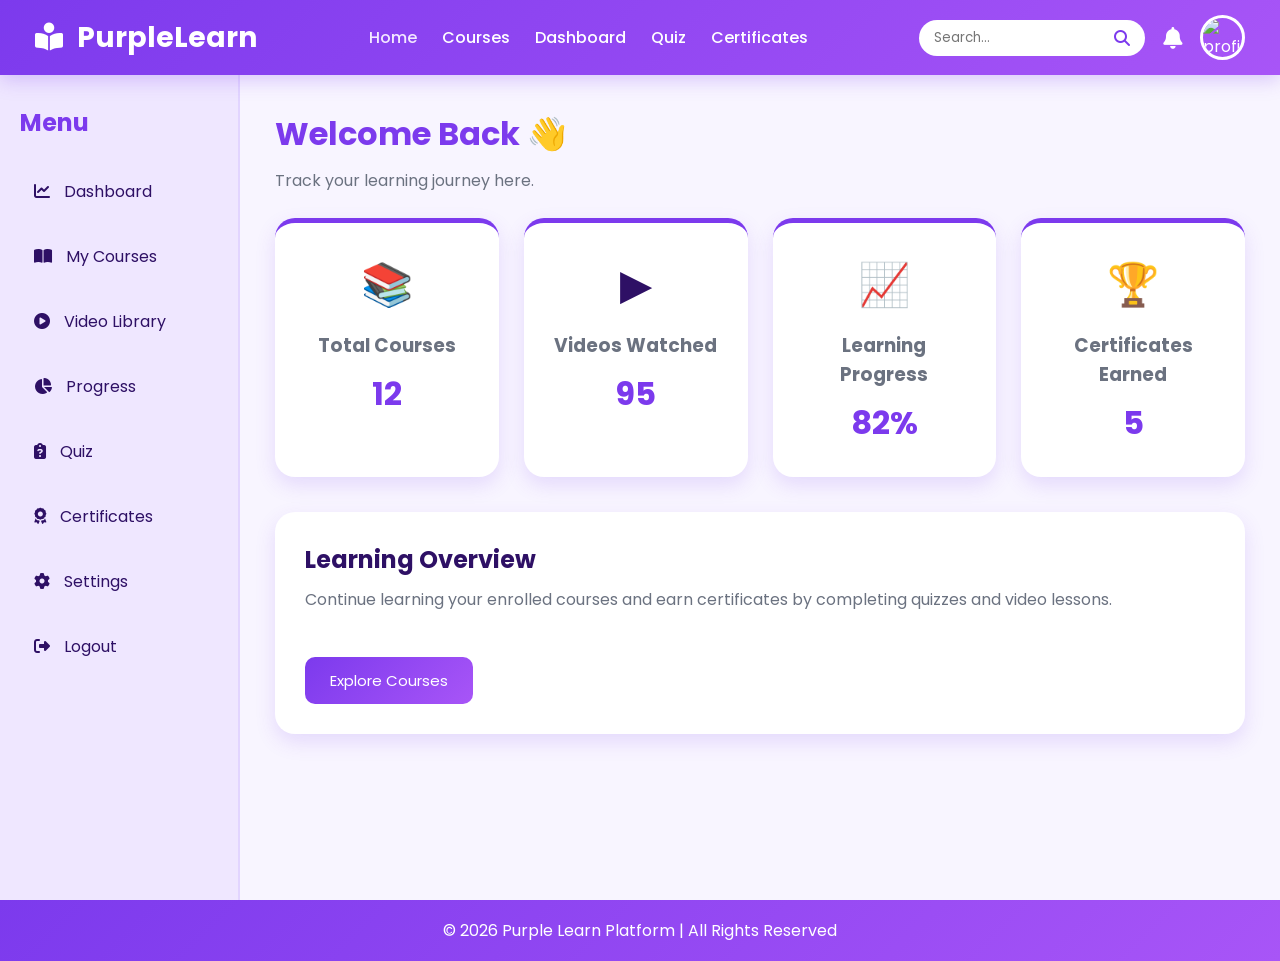
==== index.html @ 470c3285 "day1 task completed" ====
<!DOCTYPE html>
<html lang="en">
<head>
    <meta charset="UTF-8">
    <meta name="viewport" content="width=device-width, initial-scale=1.0">
    <title>Purple Learn Dashboard</title>

    <link rel="stylesheet" href="./css/style.css">

    <!-- Font Awesome -->
    <link rel="stylesheet"
        href="https://cdnjs.cloudflare.com/ajax/libs/font-awesome/6.5.2/css/all.min.css">
</head>

<body>

    <!-- Navigation -->

    <nav class="navbar">

        <div class="logo">
          <i class="fa-solid fa-book-open-reader"></i>
            PurpleLearn
        </div>

        <ul class="nav-links">
            <li><a href="index.html" class="active">Home</a></li>
            <li><a href="courses.html">Courses</a></li>
            <li><a href="#">Dashboard</a></li>
            <li><a href="#">Quiz</a></li>
            <li><a href="#">Certificates</a></li>
        </ul>

        <div class="nav-right">

            <div class="search-box">
                <input type="text" placeholder="Search...">
                <i class="fa-solid fa-search"></i>
            </div>

            <i class="fa-solid fa-bell notification"></i>

            <img src="https://i.pravatar.cc/45"
                class="profile-img"
                alt="profile">

        </div>

    </nav>

    <!-- Main Layout -->

    <div class="container">

        <!-- Sidebar -->

        <aside class="sidebar">

            <h2>Menu</h2>

            <ul>

                <li><i class="fa-solid fa-chart-line"></i> Dashboard</li>

                <li><i class="fa-solid fa-book-open"></i> My Courses</li>

                <li><i class="fa-solid fa-circle-play"></i> Video Library</li>

                <li><i class="fa-solid fa-chart-pie"></i> Progress</li>

                <li><i class="fa-solid fa-clipboard-question"></i> Quiz</li>

                <li><i class="fa-solid fa-award"></i> Certificates</li>

                <li><i class="fa-solid fa-gear"></i> Settings</li>

                <li><i class="fa-solid fa-right-from-bracket"></i> Logout</li>

            </ul>

        </aside>

        <!-- Main Content -->

        <main class="main-content">

            <h1>Welcome Back 👋</h1>

            <p>Track your learning journey here.</p>

            <!-- Dashboard Cards -->

            <div class="cards">

                <div class="card">

                    <div class="icon">
                        📚
                    </div>

                    <h3>Total Courses</h3>

                    <h2 id="totalCourses">12</h2>

                </div>

                <div class="card">

                    <div class="icon">
                        ▶
                    </div>

                    <h3>Videos Watched</h3>

                    <h2 id="videosWatched">95</h2>

                </div>

                <div class="card">

                    <div class="icon">
                        📈
                    </div>

                    <h3>Learning Progress</h3>

                    <h2 id="progress">82%</h2>

                </div>

                <div class="card">

                    <div class="icon">
                        🏆
                    </div>

                    <h3>Certificates Earned</h3>

                    <h2 id="certificates">5</h2>

                </div>

            </div>

            <!-- Overview -->

            <section class="overview">

                <h2>Learning Overview</h2>

                <p>

                    Continue learning your enrolled courses and earn certificates
                    by completing quizzes and video lessons.

                </p>

                <button onclick="location.href='courses.html'">
                    Explore Courses
                </button>

            </section>

        </main>

    </div>

    <!-- Footer -->

    <footer>

        © 2026 Purple Learn Platform | All Rights Reserved

    </footer>

    <script src="./js/dashboard.js"></script>

</body>
</html>
---- css/style.css ----
/* Google Font */
@import url('https://fonts.googleapis.com/css2?family=Poppins:wght@300;400;500;600;700&display=swap');

:root{
    --primary:#7C3AED;
    --primary-dark:#6D28D9;
    --secondary:#A855F7;
    --light:#F5F3FF;
    --bg:#F8F5FF;
    --card:#FFFFFF;
    --text:#2E1065;
    --gray:#6B7280;
    --shadow:0 8px 20px rgba(124,58,237,.15);
}

*{
    margin:0;
    padding:0;
    box-sizing:border-box;
    font-family:'Poppins',sans-serif;
}

body{
    background:var(--bg);
    color:var(--text);
    min-height:100vh;
    display:flex;
    flex-direction:column;
}

/* NAVBAR */

.navbar{
    height:75px;
    background:linear-gradient(135deg,var(--primary),var(--secondary));
    display:flex;
    justify-content:space-between;
    align-items:center;
    padding:0 35px;
    color:white;
    box-shadow:0 5px 18px rgba(124,58,237,.25);
    position:sticky;
    top:0;
    z-index:100;
}

.logo{
    font-size:28px;
    font-weight:700;
}

.logo i{
    margin-right:8px;
}

.nav-links{
    display:flex;
    list-style:none;
    gap:25px;
}

.nav-links a{
    color:white;
    text-decoration:none;
    font-weight:500;
    transition:.3s;
}

.nav-links a:hover,
.nav-links .active{
    color:#F3E8FF;
}

.nav-right{
    display:flex;
    align-items:center;
    gap:18px;
}

.search-box{
    background:white;
    padding:8px 15px;
    border-radius:30px;
    display:flex;
    align-items:center;
}

.search-box input{
    border:none;
    outline:none;
    width:180px;
}

.search-box i{
    color:var(--primary);
}

.notification{
    font-size:22px;
    cursor:pointer;
}

.profile-img{
    width:45px;
    height:45px;
    border-radius:50%;
    border:3px solid white;
}

/* LAYOUT */

.container{
    display:flex;
    min-height:calc(100vh - 75px);
}

/* SIDEBAR */

.sidebar{
    width:240px;
    background:#EFE7FF;
    padding:30px 20px;
    border-right:2px solid #E2D5FF;
}

.sidebar h2{
    color:var(--primary);
    margin-bottom:25px;
}

.sidebar ul{
    list-style:none;
}

.sidebar li{
    padding:14px;
    margin-bottom:12px;
    border-radius:12px;
    cursor:pointer;
    transition:.3s;
    color:var(--text);
}

.sidebar li:hover{
    background:var(--primary);
    color:white;
    transform:translateX(5px);
}

.sidebar i{
    margin-right:10px;
}

/* MAIN */

.main-content{
    flex:1;
    padding:35px;
}

.main-content h1{
    color:var(--primary);
}

.main-content p{
    color:var(--gray);
    margin:10px 0 25px;
}

/* DASHBOARD CARDS */

.cards{
    display:grid;
    grid-template-columns:repeat(auto-fit,minmax(220px,1fr));
    gap:25px;
}

.card{
    background:var(--card);
    padding:30px;
    border-radius:20px;
    text-align:center;
    box-shadow:var(--shadow);
    transition:.3s;
    border-top:5px solid var(--primary);
}

.card:hover{
    transform:translateY(-8px);
}

.card .icon{
    font-size:42px;
    margin-bottom:15px;
}

.card h3{
    color:var(--gray);
    margin-bottom:10px;
}

.card h2{
    color:var(--primary);
    font-size:32px;
}

/* OVERVIEW */

.overview{
    margin-top:35px;
    background:white;
    padding:30px;
    border-radius:20px;
    box-shadow:var(--shadow);
}

.overview button{
    margin-top:20px;
    padding:12px 25px;
    border:none;
    border-radius:10px;
    background:linear-gradient(135deg,var(--primary),var(--secondary));
    color:white;
    font-size:15px;
    cursor:pointer;
    transition:.3s;
}

.overview button:hover{
    transform:scale(1.05);
}

/* FOOTER */

footer{
    background:linear-gradient(135deg,var(--primary),var(--secondary));
    color:white;
    text-align:center;
    padding:18px;
}

/* COURSES PAGE */

.course-container{
     padding:50px;
}

.top-bar{
    display:flex;
    justify-content:space-between;
    align-items:center;
    flex-wrap:wrap;
    gap:20px;
    margin-bottom:40px;
}
.top-bar input,
.top-bar select{
    padding:12px;
    border:2px solid #D8B4FE;
    border-radius:10px;
    outline:none;
}
.course-container{
    flex:1;
}
.course-grid{
    display:grid;
    grid-template-columns:repeat(auto-fill,300px);
    justify-content:center;
    gap:35px;
    margin-top:30px;
}
.course-card{
    background:white;
    border-radius:20px;
    overflow:hidden;
    box-shadow:0 8px 20px rgba(124,58,237,.15);
    transition:.3s;
}

.course-card:hover{
    transform:translateY(-8px);
}

.course-card img{
    width:100%;
    height:180px;
    object-fit:cover;
}

.course-info{
    padding:25px;
}

.course-info h3{
    color:var(--primary);
    margin-bottom:10px;
}

.course-info p{
    margin:6px 0;
    color:var(--gray);
}


.buttons{
    display:flex;
    justify-content:space-between;
    gap:12px;
    margin-top:22px;
}

.buttons button{
    flex:1;
    padding:12px;
    border:none;
    border-radius:10px;
    cursor:pointer;
    color:white;
    font-weight:600;
}
.details-btn{
    background:#9333EA;
}

.enroll-btn{
    background:var(--primary);
}

/* MODAL */

.modal{
    display:none;
    position:fixed;
    inset:0;
    background:rgba(0,0,0,.45);
    justify-content:center;
    align-items:center;
}

.modal-content{
    background:white;
    width:90%;
    max-width:500px;
    padding:30px;
    border-radius:20px;
    position:relative;
    box-shadow:var(--shadow);
}

.close{
    position:absolute;
    top:15px;
    right:20px;
    font-size:30px;
    cursor:pointer;
    color:var(--primary);
}
footer{
    margin-top:auto;
}

/* RESPONSIVE */

@media(max-width:900px){

.container{
    flex-direction:column;
}

.sidebar{
    width:100%;
}

.navbar{
    flex-direction:column;
    height:auto;
    gap:15px;
    padding:20px;
}

.nav-links{
    flex-wrap:wrap;
    justify-content:center;
}

.nav-right{
    flex-wrap:wrap;
    justify-content:center;
}

.search-box input{
    width:140px;
}
@media(max-width:992px){
    .course-grid{
        grid-template-columns:repeat(2,1fr);
    }
}

@media(max-width:650px){
    .course-grid{
        grid-template-columns:1fr;
    }
}
}
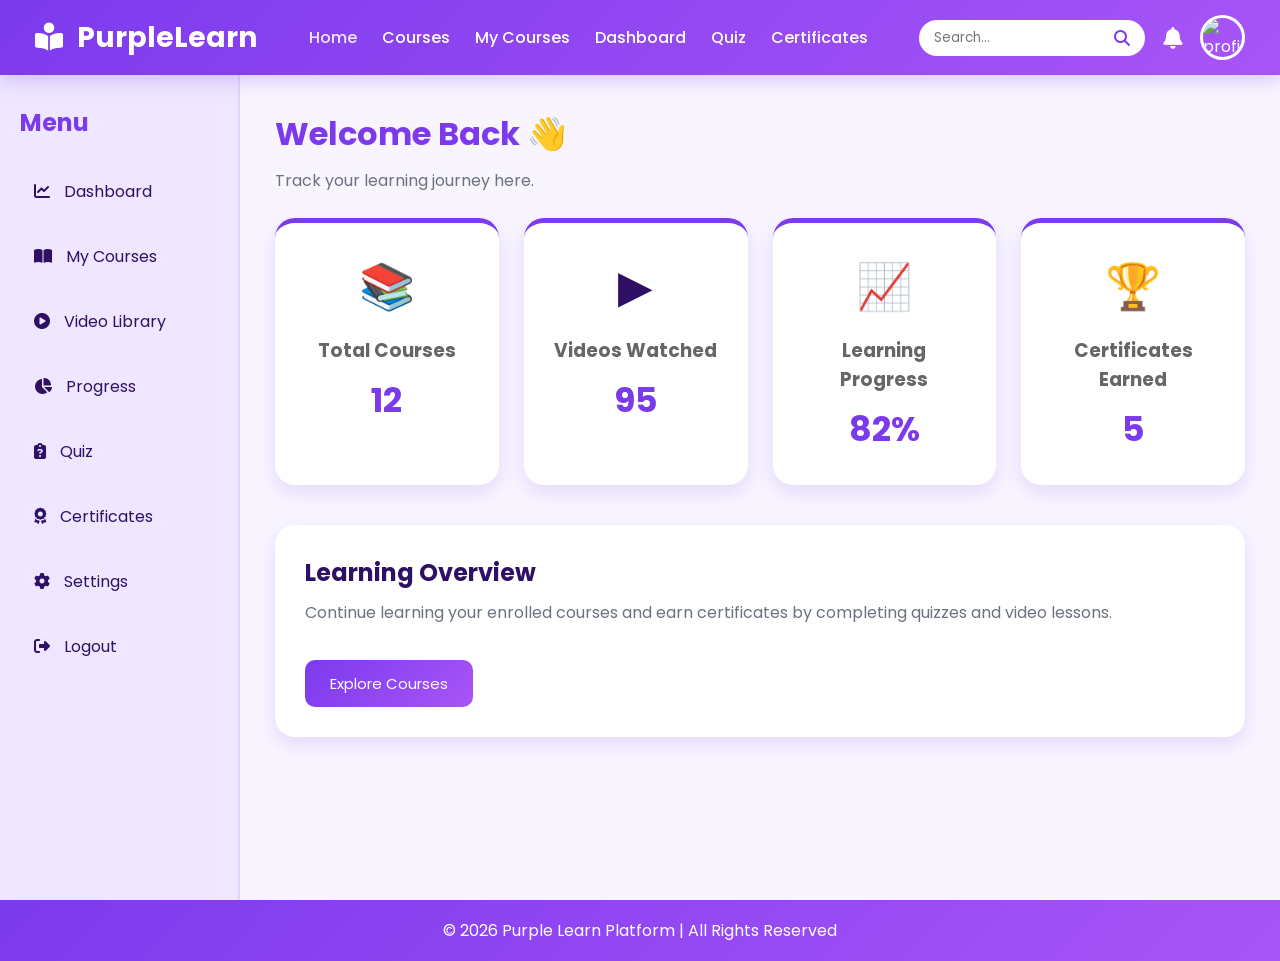
==== commit 623711cc: "day 4,5 completed" ====
--- a/index.html
+++ b/index.html
@@ -26,8 +26,9 @@
         <ul class="nav-links">
             <li><a href="index.html" class="active">Home</a></li>
             <li><a href="courses.html">Courses</a></li>
+            <li><a href="student_home.html">My Courses</a></li>
             <li><a href="#">Dashboard</a></li>
-            <li><a href="#">Quiz</a></li>
+            <li><a href="quiz.html">Quiz</a></li>
             <li><a href="#">Certificates</a></li>
         </ul>
 
--- a/css/style.css
+++ b/css/style.css
@@ -391,7 +391,7 @@
 
 .search-box input{
     width:140px;
-}
+}}
 @media(max-width:992px){
     .course-grid{
         grid-template-columns:repeat(2,1fr);
@@ -403,4 +403,410 @@
         grid-template-columns:1fr;
     }
 }
+/* ================= LOGIN PAGE ================= */
+
+.login-container{
+    min-height:100vh;
+    display:flex;
+    justify-content:center;
+    align-items:center;
+    background:linear-gradient(135deg,#7C3AED,#A855F7);
+    padding:40px;
+}
+
+.login-card{
+    width:420px;
+    background:#fff;
+    border-radius:20px;
+    padding:40px;
+    box-shadow:0 15px 40px rgba(0,0,0,.2);
+}
+
+.login-logo{
+    text-align:center;
+    margin-bottom:30px;
+}
+
+.login-logo i{
+    font-size:60px;
+    color:#7C3AED;
+}
+
+.login-logo h1{
+    color:#7C3AED;
+    margin-top:10px;
+}
+
+.login-logo p{
+    color:#777;
+}
+
+.input-group{
+    margin-bottom:20px;
+}
+
+.input-group label{
+    display:block;
+    margin-bottom:8px;
+    font-weight:600;
+}
+
+.input-group input{
+    width:100%;
+    padding:13px;
+    border:2px solid #ddd;
+    border-radius:10px;
+    font-size:15px;
+}
+
+.input-group input:focus{
+    border-color:#7C3AED;
+    outline:none;
+}
+
+.input-group small{
+    color:red;
+}
+
+.login-options{
+    display:flex;
+    justify-content:space-between;
+    margin-bottom:25px;
+    font-size:14px;
+}
+
+.login-options a{
+    text-decoration:none;
+    color:#7C3AED;
+}
+
+.login-btn{
+    width:100%;
+    padding:14px;
+    border:none;
+    border-radius:10px;
+    background:linear-gradient(135deg,#7C3AED,#A855F7);
+    color:white;
+    font-size:17px;
+    cursor:pointer;
+    font-weight:600;
+    transition:.3s;
+}
+
+.login-btn:hover{
+    transform:translateY(-2px);
+}
+
+
+
+#loginMessage{
+    text-align:center;
+    margin-top:15px;
+    font-weight:600;
+}
+/* ==========================================
+   ADMIN MODULE CSS
+   (Course, Faculty & Student Management)
+========================================== */
+
+/* Search Input */
+.search-input{
+    width:260px;
+    padding:12px 18px;
+    border:2px solid #D8B4FE;
+    border-radius:30px;
+    outline:none;
+    font-size:15px;
+    transition:.3s;
+    background:#fff;
+}
+
+.search-input:focus{
+    border-color:#7C3AED;
+    box-shadow:0 0 8px rgba(124,58,237,.2);
+}
+
+/* Top Bar */
+.top-bar{
+    display:flex;
+    justify-content:space-between;
+    align-items:center;
+    flex-wrap:wrap;
+    gap:20px;
+    margin-bottom:35px;
+}
+
+.top-bar h2{
+    color:#7C3AED;
+    font-size:30px;
+}
+
+/* Course Grid */
+.course-grid{
+    display:grid;
+    grid-template-columns:repeat(auto-fit,minmax(300px,1fr));
+    gap:30px;
+}
+
+/* Cards */
+.course-card{
+    background:#fff;
+    border-radius:20px;
+    overflow:hidden;
+    box-shadow:0 8px 20px rgba(124,58,237,.15);
+    transition:.3s;
+}
+.progress-bar{
+    width:100%;
+    height:14px;
+    background:#E9D5FF;
+    border-radius:20px;
+    overflow:hidden;
+    margin:10px 0 15px;
+}
+
+.progress-fill{
+    height:100%;
+    background:linear-gradient(90deg,#7C3AED,#A855F7);
+    color:white;
+    font-size:11px;
+    font-weight:600;
+    display:flex;
+    justify-content:center;
+    align-items:center;
+    border-radius:20px;
+    transition:width .4s ease;
+}
+.course-card:hover{
+    transform:translateY(-8px);
+}
+
+.course-card img{
+    width:100%;
+    height:220px;
+    object-fit:cover;
+}
+
+/* Card Content */
+.course-info{
+    padding:22px;
+}
+
+.course-info h3{
+    color:#7C3AED;
+    margin-bottom:10px;
+}
+
+.course-info p{
+    margin:8px 0;
+    color:#555;
+    line-height:1.6;
+}
+
+/* Buttons */
+.buttons{
+    display:flex;
+    gap:10px;
+    margin-top:20px;
+}
+
+.buttons button{
+    flex:1;
+    padding:10px;
+    border:none;
+    border-radius:10px;
+    cursor:pointer;
+    font-weight:600;
+    color:#fff;
+    transition:.3s;
+}
+
+.buttons button:hover{
+    transform:translateY(-2px);
+}
+
+.details-btn{
+    background:#9333EA;
+}
+
+.enroll-btn{
+    background:#7C3AED;
+}
+
+/* Modal */
+.modal{
+    display:none;
+    position:fixed;
+    left:0;
+    top:0;
+    width:100%;
+    height:100%;
+    background:rgba(0,0,0,.5);
+    justify-content:center;
+    align-items:center;
+    z-index:999;
+}
+
+.modal-content{
+    width:90%;
+    max-width:550px;
+    max-height:90vh;
+    overflow-y:auto;
+    background:#fff;
+    border-radius:20px;
+    padding:30px;
+    position:relative;
+    box-shadow:0 12px 35px rgba(0,0,0,.2);
+}
+
+.close{
+    position:absolute;
+    top:15px;
+    right:20px;
+    font-size:30px;
+    color:#7C3AED;
+    cursor:pointer;
+}
+
+/* Forms */
+.modal h2{
+    color:#7C3AED;
+    margin-bottom:20px;
+}
+
+.input-group{
+    margin-bottom:18px;
+}
+
+.input-group label{
+    display:block;
+    margin-bottom:8px;
+    font-weight:600;
+}
+
+.input-group input,
+.input-group textarea,
+.input-group select{
+    width:100%;
+    padding:12px;
+    border:2px solid #ddd;
+    border-radius:10px;
+    font-size:15px;
+}
+
+.input-group input:focus,
+.input-group textarea:focus,
+.input-group select:focus{
+    outline:none;
+    border-color:#7C3AED;
+}
+
+/* View Details */
+#courseDetails,
+#facultyDetails,
+#studentDetails{
+    line-height:1.8;
+}
+
+#courseDetails img,
+#facultyDetails img,
+#studentDetails img{
+    width:150px;
+    height:150px;
+    border-radius:50%;
+    object-fit:cover;
+    display:block;
+    margin:0 auto 20px;
+}
+
+#courseDetails h2,
+#facultyDetails h2,
+#studentDetails h2{
+    text-align:center;
+    color:#7C3AED;
+    margin-bottom:20px;
+}
+
+/* Dashboard Cards */
+.cards{
+    display:grid;
+    grid-template-columns:repeat(auto-fit,minmax(220px,1fr));
+    gap:25px;
+}
+
+.card{
+    background:#fff;
+    border-radius:20px;
+    padding:30px;
+    text-align:center;
+    box-shadow:0 8px 20px rgba(124,58,237,.15);
+    border-top:5px solid #7C3AED;
+    transition:.3s;
+}
+
+.card:hover{
+    transform:translateY(-8px);
+}
+
+.card .icon{
+    font-size:45px;
+    margin-bottom:15px;
+}
+
+.card h3{
+    color:#666;
+    margin-bottom:10px;
+}
+
+.card h2{
+    color:#7C3AED;
+    font-size:34px;
+}
+
+/* Overview */
+.overview{
+    margin-top:40px;
+    background:#fff;
+    padding:30px;
+    border-radius:20px;
+    box-shadow:0 8px 20px rgba(124,58,237,.15);
+}
+
+.overview button{
+    margin:10px 10px 0 0;
+}
+
+/* Sidebar Links */
+.sidebar ul li a{
+    color:inherit;
+    text-decoration:none;
+    display:block;
+    width:100%;
+}
+
+/* Responsive */
+@media(max-width:768px){
+
+    .top-bar{
+        flex-direction:column;
+        align-items:flex-start;
+    }
+
+    .search-input{
+        width:100%;
+    }
+
+    .buttons{
+        flex-direction:column;
+    }
+
+    .modal-content{
+        width:95%;
+        padding:20px;
+    }
+
+    .course-grid{
+        grid-template-columns:1fr;
+    }
+
 }
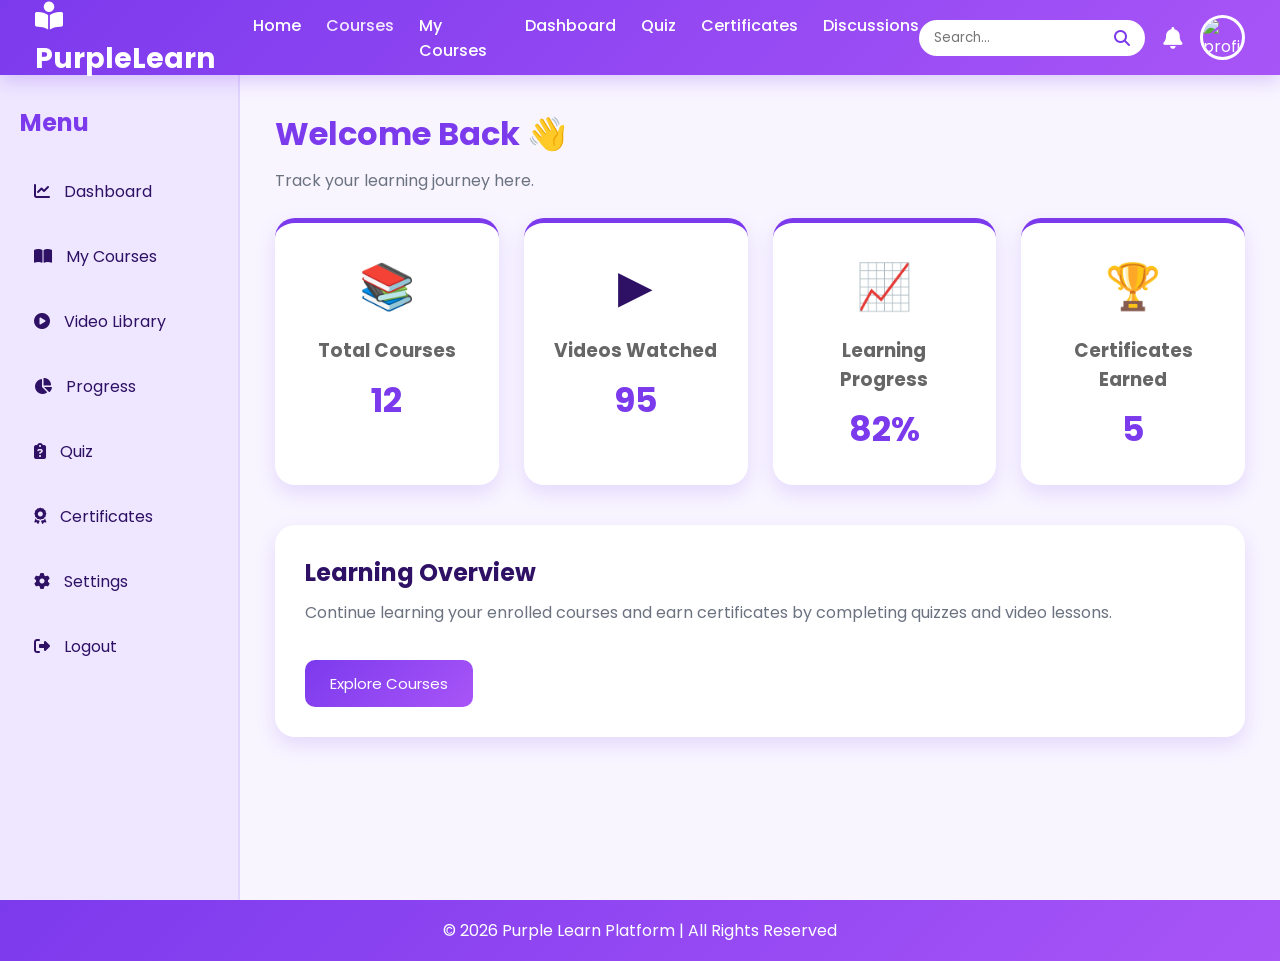
==== commit e6cce7f1: "day 6 completed" ====
--- a/index.html
+++ b/index.html
@@ -24,12 +24,13 @@
         </div>
 
         <ul class="nav-links">
-            <li><a href="index.html" class="active">Home</a></li>
-            <li><a href="courses.html">Courses</a></li>
+            <li><a href="index.html">Home</a></li>
+            <li><a href="courses.html" class="active">Courses</a></li>
             <li><a href="student_home.html">My Courses</a></li>
             <li><a href="#">Dashboard</a></li>
             <li><a href="quiz.html">Quiz</a></li>
             <li><a href="#">Certificates</a></li>
+            <li><a href="discussion.html">Discussions</a></li>
         </ul>
 
         <div class="nav-right">
